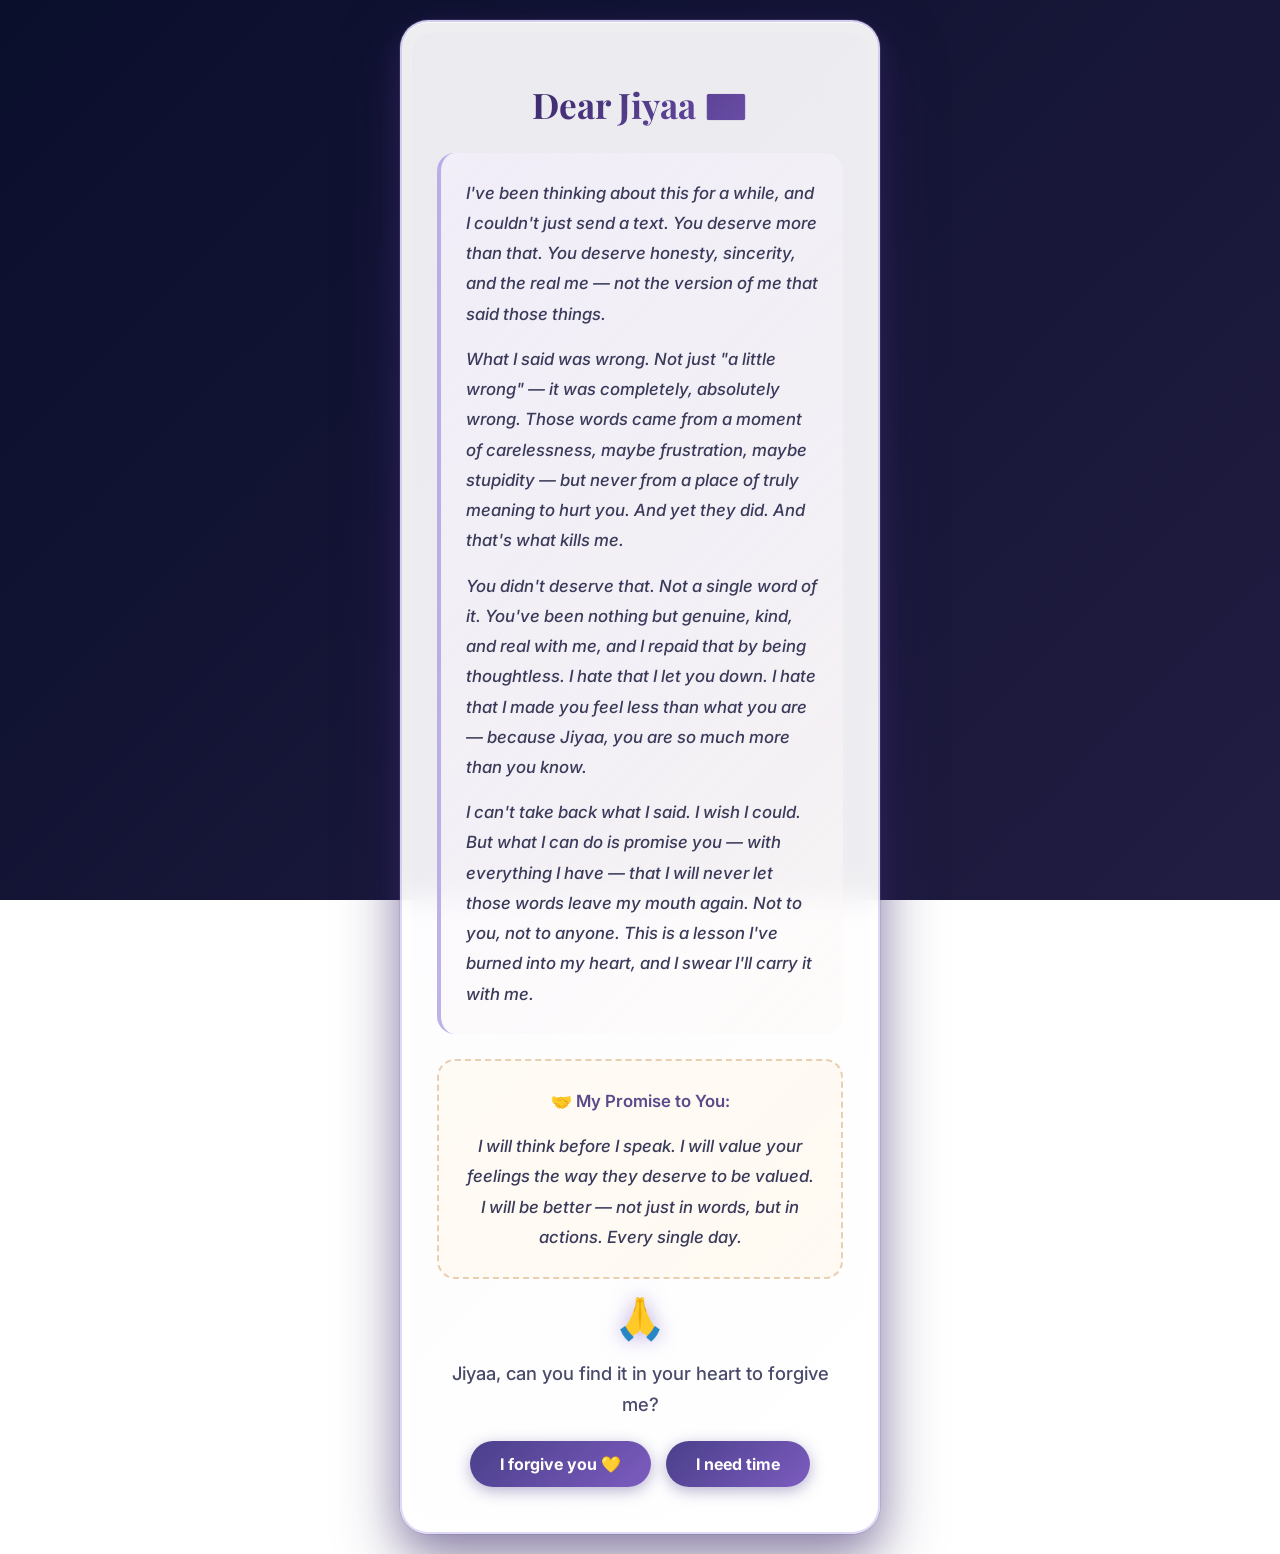
==== apology.html @ 40df3794 "Transform into heartfelt apology letter for Jiyaa - complete redesign" ====
<!DOCTYPE html>
<html lang="en">
<head>
  <meta charset="UTF-8" />
  <meta name="viewport" content="width=device-width, initial-scale=1.0, maximum-scale=5.0, user-scalable=yes" />
  <meta name="theme-color" content="#2d2b55" />
  <meta name="description" content="A heartfelt apology letter from Amit to Jiyaa" />
  <meta name="mobile-web-app-capable" content="yes" />
  <meta name="apple-mobile-web-app-capable" content="yes" />
  <meta name="apple-mobile-web-app-status-bar-style" content="default" />
  <title>My Apology to You, Jiyaa 💌</title>
  <link rel="stylesheet" href="style.css" />
</head>
<body>
  <!-- Falling Raindrops -->
  <div class="raindrops-container">
    <span class="raindrop">💧</span>
    <span class="raindrop">💧</span>
    <span class="raindrop">💧</span>
    <span class="raindrop">💧</span>
    <span class="raindrop">💧</span>
    <span class="raindrop">💧</span>
    <span class="raindrop">💧</span>
    <span class="raindrop">💧</span>
    <span class="raindrop">💧</span>
    <span class="raindrop">💧</span>
    <span class="raindrop">💧</span>
    <span class="raindrop">💧</span>
    <span class="raindrop">💧</span>
    <span class="raindrop">💧</span>
    <span class="raindrop">💧</span>
  </div>
  
  <!-- Soft Glowing Lights -->
  <div class="softglow-container">
    <span class="softglow">🕯️</span>
    <span class="softglow">✨</span>
    <span class="softglow">🕯️</span>
    <span class="softglow">✨</span>
    <span class="softglow">🕯️</span>
  </div>

  <div class="container">
    <h1>Dear Jiyaa 💌</h1>
    
    <div class="apology-letter">
      <p class="letter-text fade-in-up">
        I've been thinking about this for a while, and I couldn't just send a text. You deserve more than that. You deserve honesty, sincerity, and the real me — not the version of me that said those things.
      </p>
      <p class="letter-text fade-in-up">
        What I said was wrong. Not just "a little wrong" — it was completely, absolutely wrong. Those words came from a moment of carelessness, maybe frustration, maybe stupidity — but never from a place of truly meaning to hurt you. And yet they did. And that's what kills me.
      </p>
      <p class="letter-text fade-in-up">
        You didn't deserve that. Not a single word of it. You've been nothing but genuine, kind, and real with me, and I repaid that by being thoughtless. I hate that I let you down. I hate that I made you feel less than what you are — because Jiyaa, you are so much more than you know.
      </p>
      <p class="letter-text fade-in-up">
        I can't take back what I said. I wish I could. But what I can do is promise you — with everything I have — that I will never let those words leave my mouth again. Not to you, not to anyone. This is a lesson I've burned into my heart, and I swear I'll carry it with me.
      </p>
    </div>

    <div class="promise-box fade-in-up">
      <p class="letter-text" style="font-style: normal; font-weight: 600; color: #5a4a8a;">
        🤝 My Promise to You:
      </p>
      <p class="letter-text">
        I will think before I speak. I will value your feelings the way they deserve to be valued. I will be better — not just in words, but in actions. Every single day.
      </p>
    </div>

    <div class="love-note">
      <span class="heartbeat">🙏</span>
    </div>

    <p>Jiyaa, can you find it in your heart to forgive me?</p>

    <div class="btn">
      <a href="yes.html">I forgive you 💛</a>
      <a href="no1.html">I need time</a>
    </div>
  </div>

  <script src="script.js"></script>
</body>
</html>
---- style.css ----
@import url('https://fonts.googleapis.com/css2?family=Inter:wght@400;500;600;700&family=Playfair+Display:ital,wght@0,600;0,700;1,600;1,700&display=swap');

/* ==========================================================================
   Base & Resets
   ========================================================================== */
* {
  margin: 0;
  padding: 0;
  box-sizing: border-box;
}

body {
  font-family: 'Inter', sans-serif;
  width: 100%;
  min-height: 100vh;
  background: linear-gradient(135deg, #0a0f2c 0%, #1f1b40 30%, #362f59 60%, #56497a 100%);
  background-attachment: fixed;
  background-size: 300% 300%;
  color: #4a4a6a;
  display: flex;
  justify-content: center;
  align-items: center;
  padding: 20px;
  overflow-x: hidden;
  overflow-y: auto;
  position: relative;
  animation: bg-shift 20s ease infinite;
}

body.yes-page {
  background: linear-gradient(135deg, #1a1040 0%, #2d1b69 30%, #4a2c82 60%, #6b3fa0 100%);
}

/* Page transition */
body.page-enter {
  animation: pageSlideIn 0.7s ease-out;
}

@keyframes pageSlideIn {
  from { opacity: 0; filter: blur(8px); }
  to { opacity: 1; filter: blur(0); }
}

@keyframes bg-shift {
  0%, 100% { background-position: 0% 50%; }
  50% { background-position: 100% 50%; }
}

/* ==========================================================================
   Falling Raindrops
   ========================================================================== */
.raindrops-container {
  position: fixed;
  top: 0;
  left: 0;
  width: 100%;
  height: 100%;
  pointer-events: none;
  z-index: 1;
  overflow: hidden;
}

.raindrop {
  position: absolute;
  top: -50px;
  font-size: 18px;
  animation: rainFall linear infinite;
  opacity: 0.5;
  filter: grayscale(0.3);
}

@keyframes rainFall {
  0% { opacity: 0; transform: translateY(0); }
  10% { opacity: 0.5; }
  90% { opacity: 0.5; }
  100% { opacity: 0; transform: translateY(100vh); }
}

.raindrop:nth-child(1)  { left: 5%;  animation-duration: 4s;   animation-delay: 0s; }
.raindrop:nth-child(2)  { left: 12%; animation-duration: 5.5s; animation-delay: 1s; }
.raindrop:nth-child(3)  { left: 20%; animation-duration: 3.8s; animation-delay: 2s; }
.raindrop:nth-child(4)  { left: 28%; animation-duration: 5s;   animation-delay: 0.5s; }
.raindrop:nth-child(5)  { left: 35%; animation-duration: 6s;   animation-delay: 1.5s; }
.raindrop:nth-child(6)  { left: 43%; animation-duration: 4.5s; animation-delay: 2.5s; }
.raindrop:nth-child(7)  { left: 50%; animation-duration: 5.2s; animation-delay: 0.8s; }
.raindrop:nth-child(8)  { left: 58%; animation-duration: 4.2s; animation-delay: 1.8s; }
.raindrop:nth-child(9)  { left: 65%; animation-duration: 5.8s; animation-delay: 0.3s; }
.raindrop:nth-child(10) { left: 72%; animation-duration: 4.8s; animation-delay: 2.2s; }
.raindrop:nth-child(11) { left: 78%; animation-duration: 5.1s; animation-delay: 1.2s; }
.raindrop:nth-child(12) { left: 85%; animation-duration: 4.3s; animation-delay: 0.6s; }
.raindrop:nth-child(13) { left: 90%; animation-duration: 5.5s; animation-delay: 1.7s; }
.raindrop:nth-child(14) { left: 95%; animation-duration: 4.6s; animation-delay: 2.8s; }
.raindrop:nth-child(15) { left: 15%; animation-duration: 5.3s; animation-delay: 0.4s; }

/* Celebrate mode — change to flowers */
.raindrops-container.celebrate .raindrop {
  filter: none;
  opacity: 0.8;
  font-size: 28px;
}

/* ==========================================================================
   Soft Glowing Lights (Fireflies)
   ========================================================================== */
.softglow-container {
  position: fixed;
  bottom: 0;
  left: 0;
  width: 100%;
  height: 100%;
  pointer-events: none;
  z-index: 1;
  overflow: hidden;
}

.softglow {
  position: absolute;
  bottom: -50px;
  font-size: 20px;
  animation: floatUp 12s ease-in infinite;
  opacity: 0.5;
}

@keyframes floatUp {
  0% { transform: translateY(0) rotate(0deg); opacity: 0; }
  10% { opacity: 0.5; }
  90% { opacity: 0.5; }
  100% { transform: translateY(-100vh) rotate(180deg); opacity: 0; }
}

.softglow:nth-child(1) { left: 15%; animation-delay: 0s;  animation-duration: 10s; }
.softglow:nth-child(2) { left: 35%; animation-delay: 2s;  animation-duration: 12s; }
.softglow:nth-child(3) { left: 55%; animation-delay: 4s;  animation-duration: 11s; }
.softglow:nth-child(4) { left: 75%; animation-delay: 1s;  animation-duration: 13s; }
.softglow:nth-child(5) { left: 88%; animation-delay: 3s;  animation-duration: 10.5s; }
.softglow:nth-child(6) { left: 25%; animation-delay: 1.5s; animation-duration: 9s; }
.softglow:nth-child(7) { left: 60%; animation-delay: 2.5s; animation-duration: 11.5s; }
.softglow:nth-child(8) { left: 45%; animation-delay: 0.8s; animation-duration: 10s; }

/* Celebrate mode */
.softglow-container.celebrate .softglow {
  font-size: 25px;
  opacity: 0.7;
}

/* ==========================================================================
   Sparkles (Forgiveness / Yes Page)
   ========================================================================== */
.sparkles-container {
  position: fixed;
  top: 0;
  left: 0;
  width: 100%;
  height: 100%;
  pointer-events: none;
  z-index: 2;
  overflow: hidden;
}

.sparkle {
  position: absolute;
  font-size: 35px;
  animation: sparkle-twinkle 2s ease-in-out infinite;
}

@keyframes sparkle-twinkle {
  0%, 100% { opacity: 0; transform: scale(0.5) rotate(0deg); }
  50% { opacity: 1; transform: scale(1.2) rotate(180deg); }
}

.sparkle:nth-child(1) { top: 15%; left: 10%;  animation-delay: 0s; }
.sparkle:nth-child(2) { top: 25%; right: 15%; animation-delay: 0.5s; }
.sparkle:nth-child(3) { bottom: 30%; left: 20%; animation-delay: 1s; }
.sparkle:nth-child(4) { top: 60%; right: 25%; animation-delay: 0.3s; }
.sparkle:nth-child(5) { bottom: 20%; right: 10%; animation-delay: 0.7s; }
.sparkle:nth-child(6) { top: 40%; left: 15%; animation-delay: 1.2s; }

/* ==========================================================================
   Main Container (Card)
   ========================================================================== */
.container {
  background: rgba(255, 255, 255, 0.93);
  backdrop-filter: blur(15px);
  -webkit-backdrop-filter: blur(15px);
  padding: 45px 35px;
  border-radius: 28px;
  text-align: center;
  width: 100%;
  max-width: 480px;
  box-shadow: 
    0 25px 60px rgba(42, 27, 84, 0.5),
    0 10px 30px rgba(124, 92, 191, 0.2),
    inset 0 1px 0 rgba(255, 255, 255, 0.8),
    0 0 0 1px rgba(147, 130, 220, 0.2);
  position: relative;
  z-index: 10;
  animation: cardFlip 0.8s cubic-bezier(0.68, -0.55, 0.265, 1.55);
  border: 2px solid rgba(147, 130, 220, 0.3);
  transform-style: preserve-3d;
  perspective: 1000px;
}

@keyframes cardFlip {
  0% {
    opacity: 0;
    transform: perspective(1000px) rotateY(-90deg) translateY(50px);
  }
  100% {
    opacity: 1;
    transform: perspective(1000px) rotateY(0deg) translateY(0);
  }
}

@keyframes cardFlipOut {
  0% {
    opacity: 1;
    transform: perspective(1000px) rotateY(0deg) translateY(0);
  }
  100% {
    opacity: 0;
    transform: perspective(1000px) rotateY(90deg) translateY(-50px);
  }
}

/* Subtle inner glow */
.container::before {
  content: '';
  position: absolute;
  top: 10px;
  left: 10px;
  right: 10px;
  bottom: 10px;
  border-radius: 22px;
  background: linear-gradient(135deg, rgba(147, 130, 220, 0.03), rgba(255, 255, 255, 0.05));
  z-index: -1;
  pointer-events: none;
}

/* Celebrate variant (forgiveness accepted) */
.container.celebrate-box {
  background: linear-gradient(135deg, rgba(255, 252, 240, 0.98) 0%, rgba(255, 255, 255, 0.98) 100%);
  box-shadow: 
    0 25px 80px rgba(212, 163, 115, 0.4),
    0 15px 40px rgba(255, 193, 7, 0.3),
    0 0 100px rgba(255, 193, 7, 0.15),
    inset 0 2px 0 rgba(255, 255, 255, 0.9);
  animation: celebrateFlip 1s cubic-bezier(0.68, -0.55, 0.265, 1.55), celebrate-pulse 2s ease-in-out infinite 1s;
  border: 3px solid rgba(255, 193, 7, 0.4);
  transform-style: preserve-3d;
}

@keyframes celebrateFlip {
  0% {
    opacity: 0;
    transform: perspective(1000px) rotateY(180deg) scale(0.8);
  }
  100% {
    opacity: 1;
    transform: perspective(1000px) rotateY(0deg) scale(1);
  }
}

@keyframes celebrate-pulse {
  0%, 100% { transform: scale(1); }
  50% { transform: scale(1.02); }
}

/* ==========================================================================
   Typography
   ========================================================================== */
h1 {
  font-family: 'Playfair Display', serif;
  font-size: clamp(1.5rem, 5vw, 2.2rem);
  margin: 15px 0 12px;
  line-height: 1.3;
  background: linear-gradient(135deg, #2a1b54, #7c5cbf, #d4a373, #2a1b54);
  background-size: 300% 300%;
  -webkit-background-clip: text;
  -webkit-text-fill-color: transparent;
  background-clip: text;
  animation: gradient-shift 4s ease infinite;
  font-weight: 700;
}

@keyframes gradient-shift {
  0%, 100% { background-position: 0% 50%; }
  50% { background-position: 100% 50%; }
}

p {
  font-family: 'Inter', sans-serif;
  font-size: clamp(1rem, 3.5vw, 1.15rem);
  margin-bottom: 15px;
  line-height: 1.7;
  color: #4a4a6a;
  font-weight: 500;
}

/* ==========================================================================
   GIF Images
   ========================================================================== */
.gif {
  width: 220px;
  max-width: 100%;
  height: auto;
  margin-bottom: 20px;
  border-radius: 18px;
  box-shadow: 0 8px 25px rgba(42, 27, 84, 0.3), 0 4px 10px rgba(124, 92, 191, 0.2);
  transition: transform 0.3s ease;
  border: 3px solid rgba(147, 130, 220, 0.4);
}

.gif:hover {
  transform: scale(1.05) rotate(2deg);
  box-shadow: 0 12px 35px rgba(42, 27, 84, 0.4), 0 6px 15px rgba(124, 92, 191, 0.3);
}

/* ==========================================================================
   Buttons
   ========================================================================== */
.btn {
  position: relative;
  display: flex;
  justify-content: center;
  gap: 15px;
  flex-wrap: wrap;
  margin-top: 20px;
}

.btn a {
  text-decoration: none;
  padding: 13px 30px;
  background: linear-gradient(135deg, #4a3f8a, #7c5cbf);
  color: #fff;
  border-radius: 30px;
  font-weight: bold;
  font-size: clamp(0.9rem, 3vw, 1rem);
  transition: all 0.3s ease;
  min-width: 100px;
  touch-action: manipulation;
  -webkit-tap-highlight-color: transparent;
  box-shadow: 0 4px 15px rgba(74, 63, 138, 0.4);
  position: relative;
  overflow: hidden;
  font-family: 'Inter', sans-serif;
}

.btn a::before {
  content: '';
  position: absolute;
  top: 0;
  left: -100%;
  width: 100%;
  height: 100%;
  background: linear-gradient(90deg, transparent, rgba(255, 255, 255, 0.3), transparent);
  transition: left 0.5s ease;
}

.btn a:hover::before {
  left: 100%;
}

.btn a:hover,
.btn a:active {
  background: linear-gradient(135deg, #3a2f7a, #6b4caf);
  transform: translateY(-3px) scale(1.05);
  box-shadow: 0 6px 20px rgba(74, 63, 138, 0.6);
}

.btn a:active {
  transform: translateY(-1px) scale(1.02);
}

/* ==========================================================================
   Apology Letter Section
   ========================================================================== */
.apology-letter {
  margin-top: 25px;
  padding: 25px;
  background: linear-gradient(135deg, rgba(245, 240, 255, 0.6), rgba(255, 250, 245, 0.4));
  border-radius: 18px;
  border-left: 4px solid rgba(147, 130, 220, 0.6);
  animation: letter-glow 4s ease-in-out infinite;
  text-align: left;
}

@keyframes letter-glow {
  0%, 100% { 
    box-shadow: 0 0 10px rgba(124, 92, 191, 0.15);
  }
  50% { 
    box-shadow: 0 0 25px rgba(124, 92, 191, 0.3), 0 0 35px rgba(147, 130, 220, 0.15);
  }
}

.letter-text {
  font-family: 'Inter', sans-serif;
  font-size: clamp(0.92rem, 3vw, 1.05rem);
  color: #3a3a5a;
  line-height: 1.8;
  font-style: italic;
  margin-bottom: 15px;
}

.letter-text:last-child {
  margin-bottom: 0;
}

.signature {
  text-align: right;
  color: #7c5cbf;
  font-weight: 700;
  font-family: 'Playfair Display', serif;
  font-size: 1.1rem;
  margin-top: 15px;
}

/* ==========================================================================
   Promise Box
   ========================================================================== */
.promise-box {
  margin-top: 25px;
  padding: 25px;
  background: linear-gradient(135deg, rgba(255, 250, 240, 0.7), rgba(255, 245, 230, 0.5));
  border-radius: 18px;
  border: 2px dashed rgba(212, 163, 115, 0.5);
  animation: promise-glow 3s ease-in-out infinite;
}

@keyframes promise-glow {
  0%, 100% { 
    box-shadow: 0 0 10px rgba(212, 163, 115, 0.2);
  }
  50% { 
    box-shadow: 0 0 25px rgba(212, 163, 115, 0.4), 0 0 35px rgba(255, 193, 7, 0.15);
  }
}

/* ==========================================================================
   Forgiveness Message (Yes Page)
   ========================================================================== */
.forgiveness-message {
  margin-top: 25px;
  padding: 22px;
  background: linear-gradient(135deg, rgba(255, 248, 220, 0.7), rgba(255, 235, 205, 0.5));
  border-radius: 15px;
  border: 2px dashed rgba(218, 165, 32, 0.4);
  animation: forgiveness-glow 3s ease-in-out infinite;
}

@keyframes forgiveness-glow {
  0%, 100% { 
    box-shadow: 0 0 10px rgba(255, 193, 7, 0.2);
  }
  50% { 
    box-shadow: 0 0 20px rgba(255, 193, 7, 0.4), 0 0 30px rgba(218, 165, 32, 0.2);
  }
}

.quote {
  font-size: clamp(0.95rem, 3vw, 1.1rem);
  font-style: italic;
  color: #5a4a8a;
  margin-bottom: 10px;
  line-height: 1.6;
  font-weight: 600;
}

.signed {
  font-size: clamp(0.85rem, 2.5vw, 1rem);
  color: #7c5cbf;
  font-weight: 700;
  margin-top: 8px;
  text-align: right;
  font-family: 'Playfair Display', serif;
}

/* ==========================================================================
   Heartbeat & Love Note
   ========================================================================== */
.love-note {
  margin: 15px 0;
  text-align: center;
}

.heartbeat {
  display: inline-block;
  font-size: 40px;
  animation: heartbeat 1.5s ease-in-out infinite;
  filter: drop-shadow(0 0 10px rgba(124, 92, 191, 0.5));
}

@keyframes heartbeat {
  0%, 100% { transform: scale(1); }
  10%, 30% { transform: scale(1.2); }
  20%, 40% { transform: scale(1.1); }
}

/* ==========================================================================
   Fade-in-up Animation
   ========================================================================== */
.fade-in-up {
  opacity: 0;
  transform: translateY(20px);
  animation: fadeInUp 0.8s ease forwards;
}

@keyframes fadeInUp {
  to {
    opacity: 1;
    transform: translateY(0);
  }
}

.fade-in-up:nth-child(1) { animation-delay: 0.3s; }
.fade-in-up:nth-child(2) { animation-delay: 0.6s; }
.fade-in-up:nth-child(3) { animation-delay: 0.9s; }
.fade-in-up:nth-child(4) { animation-delay: 1.2s; }
.fade-in-up:nth-child(5) { animation-delay: 1.5s; }

/* ==========================================================================
   Typewriter
   ========================================================================== */
.typewriter {
  overflow: hidden;
  white-space: nowrap;
  border-right: 2px solid #7c5cbf;
  animation: typing 3.5s steps(40, end), blink-caret 0.75s step-end infinite;
  display: inline-block;
  max-width: 100%;
}

@keyframes typing {
  from { width: 0; }
  to { width: 100%; }
}

@keyframes blink-caret {
  from, to { border-color: transparent; }
  50% { border-color: #7c5cbf; }
}

/* ==========================================================================
   Mobile Optimization
   ========================================================================== */
@media screen and (max-width: 480px) {
  body {
    padding: 10px;
  }
  
  .raindrop {
    font-size: 14px;
  }
  
  .raindrop:nth-child(n+11) {
    display: none;
  }
  
  .softglow {
    font-size: 16px;
  }
  
  .sparkle {
    font-size: 28px;
  }
  
  .container {
    padding: 30px 20px;
    border-radius: 20px;
    max-width: 380px;
  }
  
  .gif {
    width: 180px;
    margin-bottom: 15px;
  }
  
  h1 {
    font-size: 1.4rem;
    margin: 12px 0 8px;
  }
  
  p {
    font-size: 1rem;
    margin-bottom: 12px;
  }
  
  .love-note {
    margin: 10px 0;
  }
  
  .heartbeat {
    font-size: 35px;
  }
  
  .apology-letter {
    margin-top: 20px;
    padding: 18px;
  }
  
  .promise-box {
    margin-top: 18px;
    padding: 18px;
  }
  
  .forgiveness-message {
    margin-top: 18px;
    padding: 16px;
  }
  
  .quote {
    font-size: 0.95rem;
  }
  
  .signed {
    font-size: 0.85rem;
  }
  
  .btn {
    gap: 12px;
    margin-top: 15px;
  }
  
  .btn a {
    padding: 10px 22px;
    font-size: 0.95rem;
    min-width: 90px;
  }
}

/* Extra small devices */
@media screen and (max-width: 375px) {
  .raindrop {
    font-size: 12px;
  }
  
  .softglow {
    font-size: 14px;
  }
  
  .container {
    padding: 25px 15px;
  }
  
  .gif {
    width: 160px;
  }
  
  h1 {
    font-size: 1.3rem;
  }
  
  p {
    font-size: 0.95rem;
  }
  
  .heartbeat {
    font-size: 30px;
  }
  
  .apology-letter {
    padding: 14px;
  }
  
  .promise-box {
    padding: 14px;
  }
  
  .forgiveness-message {
    padding: 12px;
  }
  
  .quote {
    font-size: 0.9rem;
  }
  
  .signed {
    font-size: 0.8rem;
  }
  
  .btn {
    gap: 10px;
  }
  
  .btn a {
    padding: 10px 18px;
    font-size: 0.9rem;
    min-width: 80px;
  }
}

/* Landscape orientation on mobile */
@media screen and (max-height: 600px) and (orientation: landscape) {
  body {
    min-height: auto;
    padding: 10px;
    align-items: flex-start;
  }
  
  .raindrop {
    font-size: 12px;
  }
  
  .softglow {
    font-size: 14px;
  }
  
  .sparkle {
    font-size: 25px;
  }
  
  .container {
    padding: 20px;
    max-width: 550px;
  }
  
  .gif {
    width: 120px;
    margin-bottom: 10px;
  }
  
  h1 {
    font-size: 1.2rem;
    margin: 8px 0;
  }
  
  p {
    font-size: 0.9rem;
    margin-bottom: 10px;
  }
  
  .love-note {
    margin: 8px 0;
  }
  
  .heartbeat {
    font-size: 28px;
  }
  
  .apology-letter {
    margin-top: 12px;
    padding: 12px;
  }
  
  .promise-box {
    margin-top: 12px;
    padding: 12px;
  }
  
  .forgiveness-message {
    margin-top: 12px;
    padding: 10px;
  }
  
  .quote {
    font-size: 0.85rem;
  }
  
  .signed {
    font-size: 0.75rem;
  }
  
  .btn {
    margin-top: 10px;
  }
}
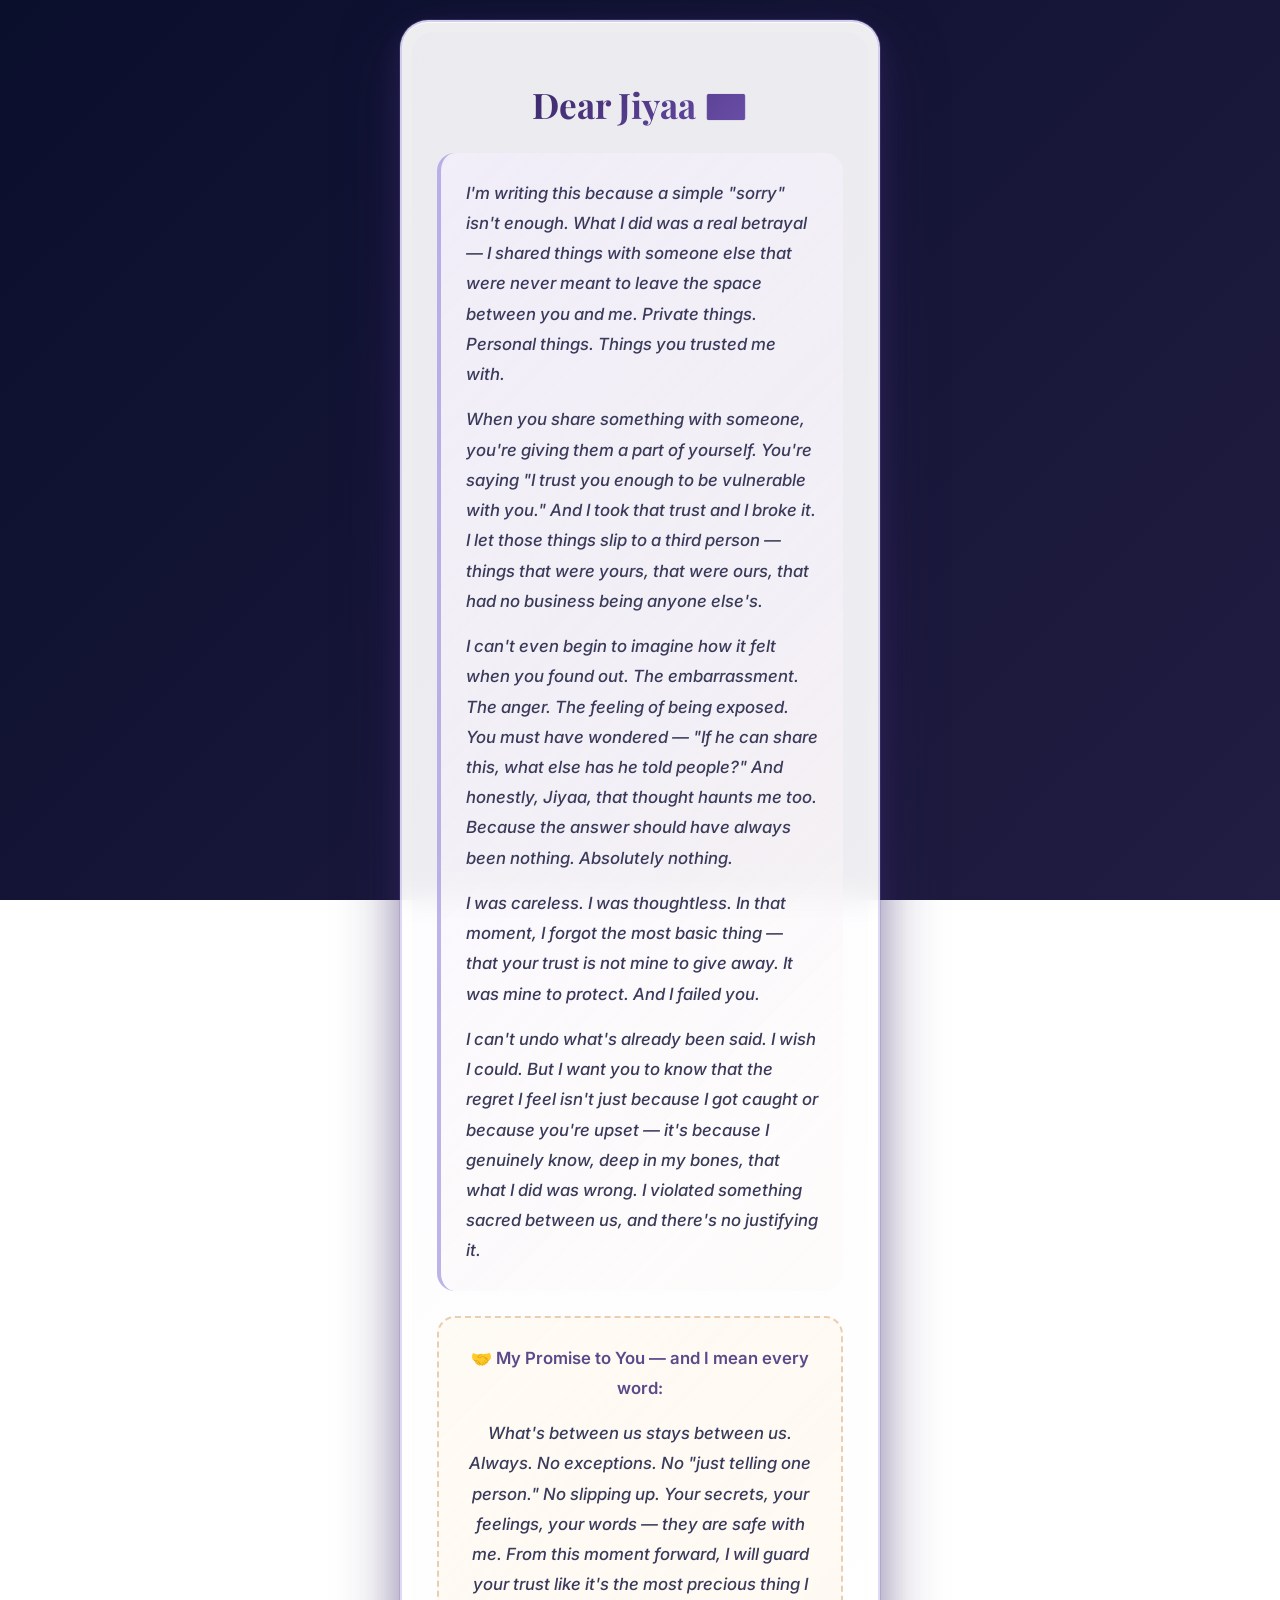
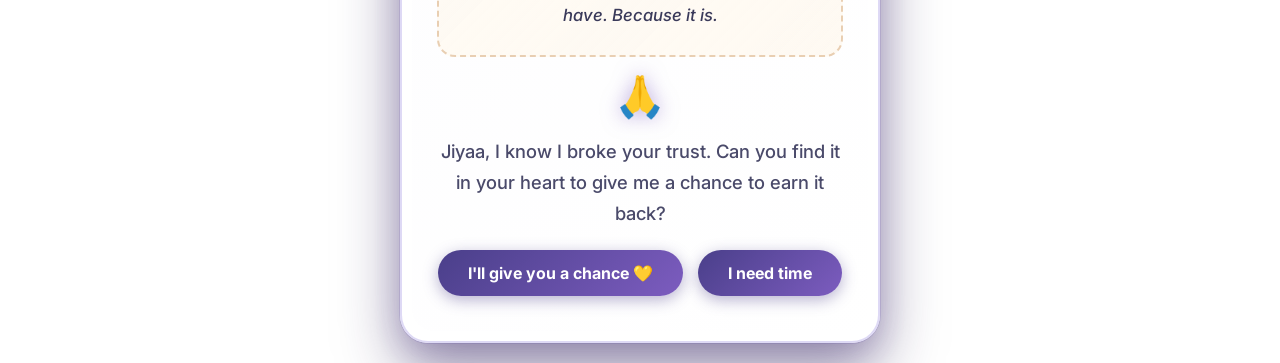
==== commit 7eca876c: "Fix: apology reflects sharing private things with 3rd person - trust breach" ====
--- a/apology.html
+++ b/apology.html
@@ -45,25 +45,28 @@
     
     <div class="apology-letter">
       <p class="letter-text fade-in-up">
-        I've been thinking about this for a while, and I couldn't just send a text. You deserve more than that. You deserve honesty, sincerity, and the real me — not the version of me that said those things.
+        I'm writing this because a simple "sorry" isn't enough. What I did was a real betrayal — I shared things with someone else that were never meant to leave the space between you and me. Private things. Personal things. Things you trusted me with.
       </p>
       <p class="letter-text fade-in-up">
-        What I said was wrong. Not just "a little wrong" — it was completely, absolutely wrong. Those words came from a moment of carelessness, maybe frustration, maybe stupidity — but never from a place of truly meaning to hurt you. And yet they did. And that's what kills me.
+        When you share something with someone, you're giving them a part of yourself. You're saying "I trust you enough to be vulnerable with you." And I took that trust and I broke it. I let those things slip to a third person — things that were yours, that were ours, that had no business being anyone else's.
       </p>
       <p class="letter-text fade-in-up">
-        You didn't deserve that. Not a single word of it. You've been nothing but genuine, kind, and real with me, and I repaid that by being thoughtless. I hate that I let you down. I hate that I made you feel less than what you are — because Jiyaa, you are so much more than you know.
+        I can't even begin to imagine how it felt when you found out. The embarrassment. The anger. The feeling of being exposed. You must have wondered — "If he can share this, what else has he told people?" And honestly, Jiyaa, that thought haunts me too. Because the answer should have always been nothing. Absolutely nothing.
       </p>
       <p class="letter-text fade-in-up">
-        I can't take back what I said. I wish I could. But what I can do is promise you — with everything I have — that I will never let those words leave my mouth again. Not to you, not to anyone. This is a lesson I've burned into my heart, and I swear I'll carry it with me.
+        I was careless. I was thoughtless. In that moment, I forgot the most basic thing — that your trust is not mine to give away. It was mine to protect. And I failed you.
+      </p>
+      <p class="letter-text fade-in-up">
+        I can't undo what's already been said. I wish I could. But I want you to know that the regret I feel isn't just because I got caught or because you're upset — it's because I genuinely know, deep in my bones, that what I did was wrong. I violated something sacred between us, and there's no justifying it.
       </p>
     </div>
 
     <div class="promise-box fade-in-up">
       <p class="letter-text" style="font-style: normal; font-weight: 600; color: #5a4a8a;">
-        🤝 My Promise to You:
+        🤝 My Promise to You — and I mean every word:
       </p>
       <p class="letter-text">
-        I will think before I speak. I will value your feelings the way they deserve to be valued. I will be better — not just in words, but in actions. Every single day.
+        What's between us stays between us. Always. No exceptions. No "just telling one person." No slipping up. Your secrets, your feelings, your words — they are safe with me. From this moment forward, I will guard your trust like it's the most precious thing I have. Because it is.
       </p>
     </div>
 
@@ -71,10 +74,10 @@
       <span class="heartbeat">🙏</span>
     </div>
 
-    <p>Jiyaa, can you find it in your heart to forgive me?</p>
+    <p>Jiyaa, I know I broke your trust. Can you find it in your heart to give me a chance to earn it back?</p>
 
     <div class="btn">
-      <a href="yes.html">I forgive you 💛</a>
+      <a href="yes.html">I'll give you a chance 💛</a>
       <a href="no1.html">I need time</a>
     </div>
   </div>
